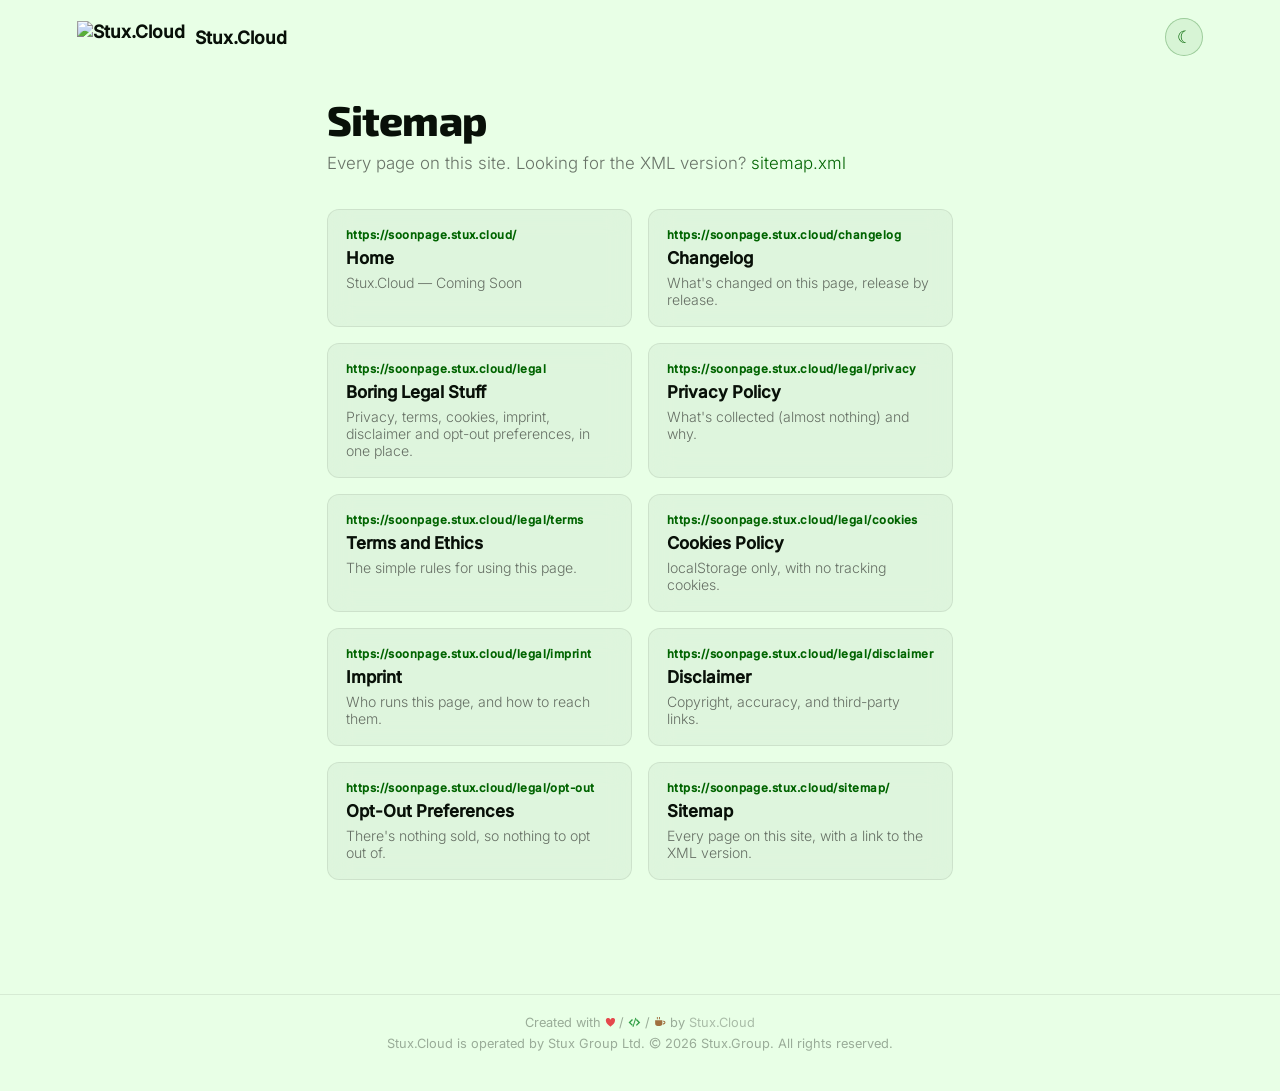
==== sitemap/index.html @ b89720f9 "Release v1.1.1 See CHANGELOG.md for details." ====
<!DOCTYPE html>
<html lang="en">

<head>
    <meta charset="UTF-8">
    <meta name="viewport" content="width=device-width, initial-scale=1.0">
    <link rel="icon" type="image/png" href="https://global.media.stux.cloud/icon.png">
    <meta name="description" content="Every page on this site, with a link to the XML sitemap.">
    <title>Sitemap — Stux.Cloud</title>
    <link rel="stylesheet" href="../assets/fonts/fonts.css">
    <style>
        *, *::before, *::after { box-sizing: border-box; margin: 0; padding: 0; }

        :root {
            --bg: #051e03; --bg-card: rgba(255, 255, 255, 0.04); --border: rgba(255, 255, 255, 0.07);
            --text-1: #eef2ee; --text-2: rgba(238, 242, 238, 0.55); --text-3: rgba(238, 242, 238, 0.35);
            --accent: #00ac00; --accent-bg: rgba(0, 172, 0, 0.12); --accent-bg-hover: rgba(0, 172, 0, 0.18);
            --accent-border: rgba(0, 172, 0, 0.3); --accent-border-strong: rgba(0, 172, 0, 0.35); --accent-border-hover: rgba(0, 172, 0, 0.55);
            --accent-hover: rgba(0, 172, 0, 0.22); --accent-gradient: linear-gradient(90deg, #006400, #00ac00);
        }
        @media (prefers-color-scheme: light) {
            :root {
                --bg: #e8ffe6; --bg-card: rgba(0, 0, 0, 0.04); --border: rgba(0, 0, 0, 0.08);
                --text-1: #081008; --text-2: rgba(0, 0, 0, 0.55); --text-3: rgba(8, 16, 8, 0.35);
                --accent: #006400; --accent-bg: rgba(0, 100, 0, 0.07); --accent-bg-hover: rgba(0, 100, 0, 0.11);
                --accent-border: rgba(0, 100, 0, 0.22); --accent-border-strong: rgba(0, 100, 0, 0.28); --accent-border-hover: rgba(0, 100, 0, 0.45);
                --accent-hover: rgba(0, 100, 0, 0.13); --accent-gradient: linear-gradient(90deg, #006400, #00ac00);
            }
        }
        :root.theme-light {
            --bg: #e8ffe6; --bg-card: rgba(0, 0, 0, 0.04); --border: rgba(0, 0, 0, 0.08);
            --text-1: #081008; --text-2: rgba(0, 0, 0, 0.55); --text-3: rgba(8, 16, 8, 0.35);
            --accent: #006400; --accent-bg: rgba(0, 100, 0, 0.07); --accent-bg-hover: rgba(0, 100, 0, 0.11);
            --accent-border: rgba(0, 100, 0, 0.22); --accent-border-strong: rgba(0, 100, 0, 0.28); --accent-border-hover: rgba(0, 100, 0, 0.45);
            --accent-hover: rgba(0, 100, 0, 0.13); --accent-gradient: linear-gradient(90deg, #006400, #00ac00);
        }
        :root.theme-dark {
            --bg: #051e03; --bg-card: rgba(255, 255, 255, 0.04); --border: rgba(255, 255, 255, 0.07);
            --text-1: #eef2ee; --text-2: rgba(238, 242, 238, 0.55); --text-3: rgba(238, 242, 238, 0.35);
            --accent: #00ac00; --accent-bg: rgba(0, 172, 0, 0.12); --accent-bg-hover: rgba(0, 172, 0, 0.18);
            --accent-border: rgba(0, 172, 0, 0.3); --accent-border-strong: rgba(0, 172, 0, 0.35); --accent-border-hover: rgba(0, 172, 0, 0.55);
            --accent-hover: rgba(0, 172, 0, 0.22); --accent-gradient: linear-gradient(90deg, #006400, #00ac00);
        }

        html, body { background: var(--bg); color: var(--text-1); font-family: 'Inter', sans-serif; min-height: 100%; transition: background 0.3s, color 0.3s; }

        a, a:visited { color: var(--accent) !important; text-decoration: none !important; }
        a:hover, a:focus { opacity: 0.8; }

        .site-header { display: flex; align-items: center; justify-content: space-between; padding: 18px 6%; }
        .brand { display: flex; align-items: center; gap: 10px; font-weight: 700; font-size: 1.1rem; color: var(--text-1) !important; }
        .brand img { height: 32px; width: auto; }

        #theme-toggle {
            background: var(--accent-bg); border: 1px solid var(--accent-border-strong); border-radius: 50%;
            width: 38px; height: 38px; font-size: 17px; line-height: 38px; text-align: center; cursor: pointer;
            padding: 0; color: var(--accent); transition: background 0.2s, border-color 0.2s;
        }
        #theme-toggle:hover { background: var(--accent-hover); border-color: var(--accent-border-hover); }

        main { max-width: 780px; margin: 0 auto; padding: 10px 6% 60px; }

        h1 { font-family: 'Stuxedo Tale', 'Exo 2', sans-serif; font-weight: 800; font-size: clamp(1.8rem, 4vw, 2.6rem); letter-spacing: -0.02em; margin: 10px 0 6px; }
        .subtitle { color: var(--text-2); font-size: 1.05rem; margin: 0 0 32px; line-height: 1.6; font-weight: 300; }

        .legal-grid { display: grid; grid-template-columns: repeat(auto-fit, minmax(220px, 1fr)); gap: 16px; margin: 10px 0 34px; }
        .legal-card {
            display: block; padding: 18px; border: 1px solid var(--border); border-radius: 12px;
            background: var(--bg-card); backdrop-filter: blur(12px); -webkit-backdrop-filter: blur(12px);
            transition: border-color 0.2s, transform 0.2s;
        }
        .legal-card:hover { border-color: var(--accent); transform: translateY(-2px); opacity: 1 !important; }
        .legal-card h3 { margin: 0 0 6px; color: var(--text-1) !important; font-size: 1.05rem; font-weight: 600; }
        .legal-card p { margin: 0; color: var(--text-2); font-size: 0.88rem; font-weight: 300; }

        .section-note { font-size: 0.9rem; color: var(--text-2); line-height: 1.7; font-weight: 300; }

        footer { text-align: center; padding: 20px 6% 40px; font-size: 0.8rem; color: var(--text-3); border-top: 1px solid var(--border); margin-top: 20px; }
        footer a, footer a:visited { color: var(--text-3) !important; font-weight: 400; opacity: 0.8; }
        footer a:hover { opacity: 1; }
        .legal-card .url { display: block; margin: 0 0 6px; font-size: 0.72rem; font-weight: 700; letter-spacing: 0.04em; color: var(--accent); overflow-wrap: anywhere; }
    </style>
    <link rel="stylesheet" href="/assets/site-banner.css">
    <link rel="stylesheet" href="/assets/site-brand.css">
</head>
<body>
<!-- Generated by scripts/build-sitemap.py; edit the PAGES list there, then re-run it. -->

<header class="site-header">
    <a class="brand" href="../"><img src="https://global.media.stux.cloud/icon.png" alt="Stux.Cloud">
        <span>Stux.Cloud</span></a>
    <button type="button" id="theme-toggle" title="Toggle light/dark mode" aria-label="Toggle light/dark mode">&#9788;</button>
</header>

<main>
    <h1>Sitemap</h1>
    <p class="subtitle">Every page on this site. Looking for the XML version? <a href="../sitemap.xml">sitemap.xml</a></p>

    <div class="legal-grid">
        <a href="../" class="legal-card">
            <span class="url">https://soonpage.stux.cloud/</span>
            <h3>Home</h3>
            <p>Stux.Cloud — Coming Soon</p>
        </a>
        <a href="../changelog" class="legal-card">
            <span class="url">https://soonpage.stux.cloud/changelog</span>
            <h3>Changelog</h3>
            <p>What&#x27;s changed on this page, release by release.</p>
        </a>
        <a href="../legal" class="legal-card">
            <span class="url">https://soonpage.stux.cloud/legal</span>
            <h3>Boring Legal Stuff</h3>
            <p>Privacy, terms, cookies, imprint, disclaimer and opt-out preferences, in one place.</p>
        </a>
        <a href="../legal/privacy" class="legal-card">
            <span class="url">https://soonpage.stux.cloud/legal/privacy</span>
            <h3>Privacy Policy</h3>
            <p>What&#x27;s collected (almost nothing) and why.</p>
        </a>
        <a href="../legal/terms" class="legal-card">
            <span class="url">https://soonpage.stux.cloud/legal/terms</span>
            <h3>Terms and Ethics</h3>
            <p>The simple rules for using this page.</p>
        </a>
        <a href="../legal/cookies" class="legal-card">
            <span class="url">https://soonpage.stux.cloud/legal/cookies</span>
            <h3>Cookies Policy</h3>
            <p>localStorage only, with no tracking cookies.</p>
        </a>
        <a href="../legal/imprint" class="legal-card">
            <span class="url">https://soonpage.stux.cloud/legal/imprint</span>
            <h3>Imprint</h3>
            <p>Who runs this page, and how to reach them.</p>
        </a>
        <a href="../legal/disclaimer" class="legal-card">
            <span class="url">https://soonpage.stux.cloud/legal/disclaimer</span>
            <h3>Disclaimer</h3>
            <p>Copyright, accuracy, and third-party links.</p>
        </a>
        <a href="../legal/opt-out" class="legal-card">
            <span class="url">https://soonpage.stux.cloud/legal/opt-out</span>
            <h3>Opt-Out Preferences</h3>
            <p>There&#x27;s nothing sold, so nothing to opt out of.</p>
        </a>
        <a href="../sitemap/" class="legal-card">
            <span class="url">https://soonpage.stux.cloud/sitemap/</span>
            <h3>Sitemap</h3>
            <p>Every page on this site, with a link to the XML version.</p>
        </a>
    </div>
</main>

<footer>
    <p class="created-with">Created with <svg class="cw-love" viewBox="0 0 16 16" aria-hidden="true" focusable="false"><title>Love</title><path d="M8 14.3S1.4 10.2 1.4 5.7A3.4 3.4 0 0 1 8 4a3.4 3.4 0 0 1 6.6 1.7c0 4.5-6.6 8.6-6.6 8.6z"/></svg> / <svg class="cw-code" viewBox="0 0 16 16" aria-hidden="true" focusable="false"><title>Code</title><path d="M5 3.7 6.2 4.9 3.1 8l3.1 3.1L5 12.3.7 8zM11 3.7 15.3 8 11 12.3l-1.2-1.2L12.9 8 9.8 4.9zM9.2 2.2l1.2.4-3.6 11.2-1.2-.4z"/></svg> / <svg class="cw-coffee" viewBox="0 0 16 16" aria-hidden="true" focusable="false"><title>Coffee</title><path d="M1.5 5.5h9.5v4a3.5 3.5 0 0 1-3.5 3.5h-2.5A3.5 3.5 0 0 1 1.5 9.5zM12 6.3h.7a2.4 2.4 0 0 1 0 4.8h-1.3c.3-.4.5-.9.6-1.4h.7a1 1 0 0 0 0-2H12zM3.8 1.4H5v2.8H3.8zM6.6 1.4h1.2v2.8H6.6z"/></svg><span class="cw-sr"> love, code and coffee</span> by <a href="https://stux.cloud" target="_blank" rel="noopener">Stux.Cloud</a></p>
    <p>Stux.Cloud is operated by Stux Group Ltd. <svg class="cw-copy" viewBox="0 0 16 16" aria-hidden="true" focusable="false"><title>Copyright</title><path fill-rule="evenodd" d="M8 1a7 7 0 1 1 0 14A7 7 0 0 1 8 1zm0 1.4a5.6 5.6 0 1 0 0 11.2A5.6 5.6 0 0 0 8 2.4zM10.3 6.2A2.7 2.7 0 1 0 10.3 9.8l1.1.8A4 4 0 1 1 11.4 5.4z"/></svg><span class="cw-sr"><svg class="cw-copy" viewBox="0 0 16 16" aria-hidden="true" focusable="false"><title>Copyright</title><path fill-rule="evenodd" d="M8 1a7 7 0 1 1 0 14A7 7 0 0 1 8 1zm0 1.4a5.6 5.6 0 1 0 0 11.2A5.6 5.6 0 0 0 8 2.4zM10.3 6.2A2.7 2.7 0 1 0 10.3 9.8l1.1.8A4 4 0 1 1 11.4 5.4z"/></svg><span class="cw-sr">&copy;</span></span> 2026 Stux.Group. All rights reserved.</p>
</footer>

<script>
    (function () {
        var root = document.documentElement;
        var btn = document.getElementById('theme-toggle');
        var prefersDark = window.matchMedia('(prefers-color-scheme: dark)').matches;
        var stored = localStorage.getItem('stuxedo-theme');
        var isDark = stored ? stored === 'dark' : prefersDark;

        function apply(dark) {
            root.classList.toggle('theme-dark', dark);
            root.classList.toggle('theme-light', !dark);
            btn.textContent = dark ? '☀' : '☾';
            btn.title = dark ? 'Switch to light mode' : 'Switch to dark mode';
        }

        apply(isDark);

        btn.addEventListener('click', function () {
            isDark = !isDark;
            localStorage.setItem('stuxedo-theme', isDark ? 'dark' : 'light');
            apply(isDark);
        });
    })();
</script>
    <script src="/assets/dev-mode.js"></script>
    <script src="/assets/site-banners.js"></script>
    <script src="/assets/site-banner.js"></script>
</body>
</html>
---- assets/fonts/fonts.css ----
@font-face { font-family: 'Barlow'; font-style: normal; font-weight: 300; font-display: swap; src: url('barlow-300.woff2') format('woff2'); }
@font-face { font-family: 'Barlow'; font-style: normal; font-weight: 400; font-display: swap; src: url('barlow-400.woff2') format('woff2'); }
@font-face { font-family: 'Barlow'; font-style: normal; font-weight: 500; font-display: swap; src: url('barlow-500.woff2') format('woff2'); }
@font-face { font-family: 'Barlow'; font-style: normal; font-weight: 600; font-display: swap; src: url('barlow-600.woff2') format('woff2'); }
@font-face { font-family: 'Barlow'; font-style: italic; font-weight: 300; font-display: swap; src: url('barlow-300italic.woff2') format('woff2'); }
@font-face { font-family: 'Barlow'; font-style: italic; font-weight: 400; font-display: swap; src: url('barlow-400italic.woff2') format('woff2'); }

@font-face { font-family: 'Exo 2'; font-style: normal; font-weight: 400; font-display: swap; src: url('exo2-400.woff2') format('woff2'); }
@font-face { font-family: 'Exo 2'; font-style: normal; font-weight: 500; font-display: swap; src: url('exo2-400.woff2') format('woff2'); }
@font-face { font-family: 'Exo 2'; font-style: normal; font-weight: 600; font-display: swap; src: url('exo2-400.woff2') format('woff2'); }
@font-face { font-family: 'Exo 2'; font-style: normal; font-weight: 700; font-display: swap; src: url('exo2-400.woff2') format('woff2'); }
@font-face { font-family: 'Exo 2'; font-style: normal; font-weight: 800; font-display: swap; src: url('exo2-400.woff2') format('woff2'); }
@font-face { font-family: 'Exo 2'; font-style: italic; font-weight: 400; font-display: swap; src: url('exo2-400italic.woff2') format('woff2'); }

@font-face { font-family: 'Inter'; font-style: normal; font-weight: 300; font-display: swap; src: url('inter-var.woff2') format('woff2'); }
@font-face { font-family: 'Inter'; font-style: normal; font-weight: 400; font-display: swap; src: url('inter-var.woff2') format('woff2'); }
@font-face { font-family: 'Inter'; font-style: normal; font-weight: 500; font-display: swap; src: url('inter-var.woff2') format('woff2'); }
---- assets/site-banner.css ----
/*
 * Site banner - one component, four variants (site, soon, dev, maintenance)
 *
 * Self-contained: copy this file (and site-banner.js) into any project. Muted and
 * readable, and it never covers or cuts off the page.
 *
 * Markup (stack order when several apply: maintenance, soon, dev, site):
 *
 *   <html class="has-site-banner">            (only while a banner is shown)
 *   <body>
 *     <div class="site-banners" data-site-banners>
 *       <div class="site-banner site-banner--dev" role="note">
 *         <span class="site-banner-label">Dev mode</span>
 *         <span class="site-banner-text">Local preview. Run <code>dev-server.sh --no-dev-mode</code>…</span>
 *       </div>
 *     </div>
 *     …the page…
 *
 * Position: sticky at the top of the document by default. If the page scrolls something
 * other than the document (e.g. html{overflow:hidden} + body{overflow:auto}), add
 * .site-banners--fixed to the wrapper and .site-banner-fixed to <html>: the banners are
 * fixed to the top and <body> is padded by their height instead.
 *
 * --banner-h on :root is the banners' height (0px without a banner). site-banner.js keeps
 * it exact with a ResizeObserver, including when the text wraps on phones; the value
 * below is a one-line estimate for no-JS. Offset anything fixed or sticky at the top by
 * it: top: calc(<gap> + var(--banner-h, 0px)), and full-height layouts by
 * min-height: calc(100dvh - var(--banner-h, 0px)). Fixed background layers don't need it.
 *
 * Theme hooks - map these to the project's own tokens (defaults in brackets):
 *   --banner-page-bg   the page background        [var(--bg), #0d1117]
 *   --banner-text      the normal body text       [var(--text), #e6edf3]
 *   --banner-site      the site's own accent      [var(--brand), #3ba7ff] (dark theme)
 *   --banner-site-light  its light-theme accent   [#0a5fb4]
 *   --banner-site-glyph  the site notice's pattern tile, a 48px SVG data URI used as a
 *                      mask (e.g. the project's icon as a silhouette) [a small sparkle]
 * Light theme is picked up from :root.theme-light, :root[data-theme="light"], or the
 * system preference unless :root.theme-dark / [data-theme="dark"] overrides it.
 */

:root {
    --banner-h: 0px;
}

:root.has-site-banner {
    --banner-h: 38px;
    scroll-padding-top: var(--banner-h);
}

.site-banners {
    position: sticky;
    top: 0;
    z-index: 900; /* above page content, below modals (1000+) */
}

.site-banners--fixed {
    position: fixed;
    left: 0;
    right: 0;
}

/* Fixed mode: <html class="has-site-banner site-banner-fixed"> pads <body> instead. */
:root.has-site-banner.site-banner-fixed body {
    padding-top: var(--banner-h);
    scroll-padding-top: var(--banner-h);
}

.site-banner {
    /* Dark-theme accents (the default) */
    --banner-accent: var(--banner-site, var(--brand, #3ba7ff));
    --banner-ink: var(--banner-accent);
    position: relative;
    display: flex;
    flex-wrap: wrap;
    align-items: center;
    justify-content: center;
    gap: 6px 10px;
    padding: 8px 16px;
    /* The page background tinted with the accent; the fallback is the plain page background. */
    --banner-tint: color-mix(in srgb, var(--banner-accent) 12%, var(--banner-page-bg, var(--bg, #0d1117)));
    background: var(--banner-page-bg, var(--bg, #0d1117));
    background: var(--banner-tint);
    border-bottom: 1px solid var(--banner-accent);
    border-bottom-color: color-mix(in srgb, var(--banner-accent) 35%, transparent);
    color: var(--banner-text, var(--text, #e6edf3));
    font: 500 13.5px/1.4 system-ui, -apple-system, "Segoe UI", Roboto, sans-serif;
    text-align: center;
}

/* ── Icon pattern ──
 * Each variant tiles a small glyph across the banner in its accent at low opacity. The glyph
 * is a mask over an accent-coloured layer, so one SVG works in both themes. Pure decoration.
 * Override --banner-glyph (or --banner-site-glyph for the site variant) with your own
 * 48px tile to use another glyph. */
.site-banner {
    --banner-glyph: var(--banner-site-glyph, url("data:image/svg+xml,%3Csvg xmlns='http://www.w3.org/2000/svg' width='48' height='48' viewBox='0 0 48 48'%3E%3Cg transform='translate%285 5%29 scale%281.25%29 rotate%28-10 6 6%29'%3E%3Cpath d='M6 0.2a1.6 1.6 0 1 1 0 3.2A1.6 1.6 0 1 1 6 0.2zM3.9 4.6h3.3v5.3h1.1v1.9H3.7V9.9h1.2V6.5h-1z'/%3E%3C/g%3E%3Cg transform='translate%2829 29%29 scale%281.25%29 rotate%2810 6 6%29'%3E%3Cpath d='M6 0.2a1.6 1.6 0 1 1 0 3.2A1.6 1.6 0 1 1 6 0.2zM3.9 4.6h3.3v5.3h1.1v1.9H3.7V9.9h1.2V6.5h-1z'/%3E%3C/g%3E%3C/svg%3E"));
}
.site-banner--dev         { --banner-glyph: url("data:image/svg+xml,%3Csvg xmlns='http://www.w3.org/2000/svg' width='48' height='48' viewBox='0 0 48 48'%3E%3Cg transform='translate%285 5%29 scale%281.25%29 rotate%28-10 6 6%29'%3E%3Cpath d='M3.7 2.3 4.9 3.5 2.4 6l2.5 2.5-1.2 1.2L0 6zM8.3 2.3 12 6 8.3 9.7 7.1 8.5 9.6 6 7.1 3.5zM6.7 1.6l1.1.4-2.5 8.4-1.1-.4z'/%3E%3C/g%3E%3Cg transform='translate%2829 29%29 scale%281.25%29 rotate%2810 6 6%29'%3E%3Cpath d='M3.7 2.3 4.9 3.5 2.4 6l2.5 2.5-1.2 1.2L0 6zM8.3 2.3 12 6 8.3 9.7 7.1 8.5 9.6 6 7.1 3.5zM6.7 1.6l1.1.4-2.5 8.4-1.1-.4z'/%3E%3C/g%3E%3C/svg%3E"); }
.site-banner--soon        { --banner-glyph: url("data:image/svg+xml,%3Csvg xmlns='http://www.w3.org/2000/svg' width='48' height='48' viewBox='0 0 48 48'%3E%3Cg transform='translate%285 5%29 scale%281.25%29 rotate%2835 6 6%29'%3E%3Cpath fill-rule='evenodd' d='M6 0c2.9 1.9 3.6 5.2 2.6 8.3H3.4C2.4 5.2 3.1 1.9 6 0zM6 2.9a1.25 1.25 0 1 0 0 2.5A1.25 1.25 0 1 0 6 2.9z'/%3E%3Cpath d='M3.2 5.4 1 9.6h2.9zM8.8 5.4 11 9.6H8.1zM4.5 9h3L6 12z'/%3E%3C/g%3E%3Cg transform='translate%2829 29%29 scale%281.25%29 rotate%2855 6 6%29'%3E%3Cpath fill-rule='evenodd' d='M6 0c2.9 1.9 3.6 5.2 2.6 8.3H3.4C2.4 5.2 3.1 1.9 6 0zM6 2.9a1.25 1.25 0 1 0 0 2.5A1.25 1.25 0 1 0 6 2.9z'/%3E%3Cpath d='M3.2 5.4 1 9.6h2.9zM8.8 5.4 11 9.6H8.1zM4.5 9h3L6 12z'/%3E%3C/g%3E%3C/svg%3E"); }
.site-banner--maintenance { --banner-glyph: url("data:image/svg+xml,%3Csvg xmlns='http://www.w3.org/2000/svg' width='48' height='48' viewBox='0 0 48 48'%3E%3Cg transform='translate%285 5%29 scale%281.25%29 rotate%28-10 6 6%29'%3E%3Cg transform='rotate%2845 6 6%29'%3E%3Cpath fill-rule='evenodd' d='M6 0a2.9 2.9 0 1 1 0 5.8A2.9 2.9 0 1 1 6 0zM5.05 -0.5h1.9v2.9h-1.9z'/%3E%3Crect x='4.9' y='4.6' width='2.2' height='7.4' rx='1.1'/%3E%3C/g%3E%3C/g%3E%3Cg transform='translate%2829 29%29 scale%281.25%29 rotate%2810 6 6%29'%3E%3Cg transform='rotate%2845 6 6%29'%3E%3Cpath fill-rule='evenodd' d='M6 0a2.9 2.9 0 1 1 0 5.8A2.9 2.9 0 1 1 6 0zM5.05 -0.5h1.9v2.9h-1.9z'/%3E%3Crect x='4.9' y='4.6' width='2.2' height='7.4' rx='1.1'/%3E%3C/g%3E%3C/g%3E%3C/svg%3E"); }

.site-banner::before {
    content: "";
    position: absolute;
    inset: 0;
    z-index: 0;
    background: var(--banner-accent);
    opacity: 0.12;
    /* The glyph grid, faded out behind the centred text so the words sit on the plain tint. */
    -webkit-mask: var(--banner-glyph) 0 50% / 48px 48px repeat,
        radial-gradient(ellipse 34% 140% at 50% 50%, transparent 45%, #000 100%);
    -webkit-mask-composite: source-in;
    mask: var(--banner-glyph) 0 50% / 48px 48px repeat,
        radial-gradient(ellipse 34% 140% at 50% 50%, transparent 45%, #000 100%);
    mask-composite: intersect;
    pointer-events: none;
}

.site-banner > * {
    position: relative;
    z-index: 1;
}

.site-banner--soon        { --banner-accent: #b98cff; }
.site-banner--dev         { --banner-accent: #d29922; }
.site-banner--maintenance { --banner-accent: #f0883e; }

/* Light theme: darker accents, and chip text darker still so it keeps >= 4.5:1. */
:root.theme-light .site-banner,
:root[data-theme="light"] .site-banner {
    --banner-accent: var(--banner-site-light, #0a5fb4);
    --banner-ink: color-mix(in srgb, var(--banner-accent) 75%, #000);
}
:root.theme-light .site-banner--soon,
:root[data-theme="light"] .site-banner--soon        { --banner-accent: #7b3fc4; }
:root.theme-light .site-banner--dev,
:root[data-theme="light"] .site-banner--dev         { --banner-accent: #8a5a00; }
:root.theme-light .site-banner--maintenance,
:root[data-theme="light"] .site-banner--maintenance { --banner-accent: #b3470f; }

@media (prefers-color-scheme: light) {
    :root:not(.theme-dark):not([data-theme="dark"]) .site-banner {
        --banner-accent: var(--banner-site-light, #0a5fb4);
        --banner-ink: color-mix(in srgb, var(--banner-accent) 75%, #000);
    }
    :root:not(.theme-dark):not([data-theme="dark"]) .site-banner--soon        { --banner-accent: #7b3fc4; }
    :root:not(.theme-dark):not([data-theme="dark"]) .site-banner--dev         { --banner-accent: #8a5a00; }
    :root:not(.theme-dark):not([data-theme="dark"]) .site-banner--maintenance { --banner-accent: #b3470f; }
}

.site-banner-label {
    flex: none;
    font-size: 11px;
    font-weight: 700;
    line-height: 1;
    letter-spacing: 0.06em;
    text-transform: uppercase;
    color: var(--banner-ink);
    /* Opaque (over the banner tint), so the icon pattern never shows through the chip. */
    background: color-mix(in srgb, var(--banner-accent) 18%, var(--banner-tint));
    border: 1px solid var(--banner-accent);
    border-radius: 4px;
    padding: 4px 6px;
}

.site-banner-text {
    min-width: 0;
}

.site-banner code {
    font: 12px/1.3 ui-monospace, SFMono-Regular, Menlo, Consolas, monospace;
    background: color-mix(in srgb, var(--banner-accent) 10%, transparent);
    border-radius: 4px;
    padding: 1px 5px;
    overflow-wrap: anywhere;
}

.site-banner a {
    color: inherit;
    text-decoration: underline;
    text-underline-offset: 2px;
}

.site-banner a::after {
    display: none; /* opt out of any animated link underline the site adds */
}

@media (prefers-reduced-motion: reduce) {
    .site-banner,
    .site-banner * {
        transition: none;
        animation: none;
    }
}
---- assets/site-brand.css ----
/*
 * Stux.Cloud Soonpage: maps assets/site-banner.css onto this site's colours, and styles the footer's
 * brand line ("logo | service") and "Created with love / code / coffee" line. The logos,
 * badges and service text stay muted until hovered or focused.
 */
.site-banners {
    --banner-page-bg: var(--bg);
    --banner-text: var(--text-1);
    --banner-site: #4cd94c;
    --banner-site-light: #0b6b0b;
}

/* Fixed mode pads <body> by the banner's height; keep that inside full-height layouts. */
:root.has-site-banner.site-banner-fixed body {
    box-sizing: border-box;
}

:root.has-site-banner #theme-toggle {
    top: calc(14px + var(--banner-h, 0px));
}

/* The page fills the window; with a banner it fills what's left below it. */
:root.has-site-banner:not(.site-banner-fixed) body {
    min-height: calc(100vh - var(--banner-h, 0px));
}

/* "Created with …" under the "Changelog · Boring Legal Stuff" line, in the same muted style. */
.created-with.stx-created {
    font-size: 0.8rem;
    color: var(--text-3);
    margin: 0.35rem 0 0;
}

.brand-strip {
    display: flex;
    flex-wrap: wrap;
    align-items: center;
    justify-content: center;
    gap: 6px 10px;
    margin: 0 0 6px;
}

.brand-strip a {
    text-decoration: none;
}

.brand-strip-mark {
    display: block;
    height: 28px;
    width: auto;
}

/* Logos and badges: grey and dimmed until their link is hovered or focused. Every state uses the
   same filter functions so the change animates smoothly; going to `filter: none` makes the browser
   drop the image's layer at the end of the transition, which shows as a glitchy snap. */
.brand-strip-mark,
.brand-muted-mark {
    filter: grayscale(1) brightness(1);
    opacity: 0.7;
    transition: filter 0.2s ease, opacity 0.2s ease;
    will-change: filter, opacity;
    backface-visibility: hidden;
    transform: translateZ(0);
}

.brand-muted-mark.poweredby-badge,
img.brand-muted-mark {
    height: 28px;
    width: auto;
}

:root.theme-light .brand-strip-mark,
:root.theme-light .brand-muted-mark,
:root[data-theme="light"] .brand-strip-mark,
:root[data-theme="light"] .brand-muted-mark {
    filter: grayscale(1) brightness(0.6);
}

@media (prefers-color-scheme: light) {
    :root:not(.theme-dark):not([data-theme="dark"]) .brand-strip-mark,
    :root:not(.theme-dark):not([data-theme="dark"]) .brand-muted-mark {
        filter: grayscale(1) brightness(0.6);
    }
}

:root a:hover > .brand-strip-mark,
:root a:focus-visible > .brand-strip-mark,
:root a:hover > .brand-muted-mark,
:root a:focus-visible > .brand-muted-mark {
    filter: grayscale(0) brightness(1);
    opacity: 1;
}

.brand-strip-text {
    color: inherit;
    transition: color 0.2s;
}

.brand-strip-text:hover,
.brand-strip-text:focus-visible {
    color: var(--text-1);
}

.brand-strip-sep {
    opacity: 0.5;
}

.created-with {
    margin: 0 0 6px;
}

.created-with svg {
    width: 1em;
    height: 1em;
    vertical-align: -0.125em;
    fill: currentColor;
}

svg.cw-copy {
    width: 0.95em;
    height: 0.95em;
    vertical-align: -0.12em;
    fill: currentColor;
}

.created-with .cw-love { color: #e5484d; }
.created-with .cw-code { color: #2f9e44; }
.created-with .cw-coffee { color: #a0703f; }
/* Optical sizing: the solid heart fills its box, so it is scaled down to match the thin code strokes and the mug */
.created-with .cw-love { font-size: 0.85em; }
.created-with .cw-code { font-size: 1em; }
.created-with .cw-coffee { font-size: 0.95em; }

.cw-sr {
    position: absolute;
    width: 1px;
    height: 1px;
    overflow: hidden;
    clip: rect(0 0 0 0);
    white-space: nowrap;
}

@media (prefers-reduced-motion: reduce) {
    .brand-strip-mark,
    .brand-muted-mark,
    .brand-strip-text {
        transition: none;
    }
}
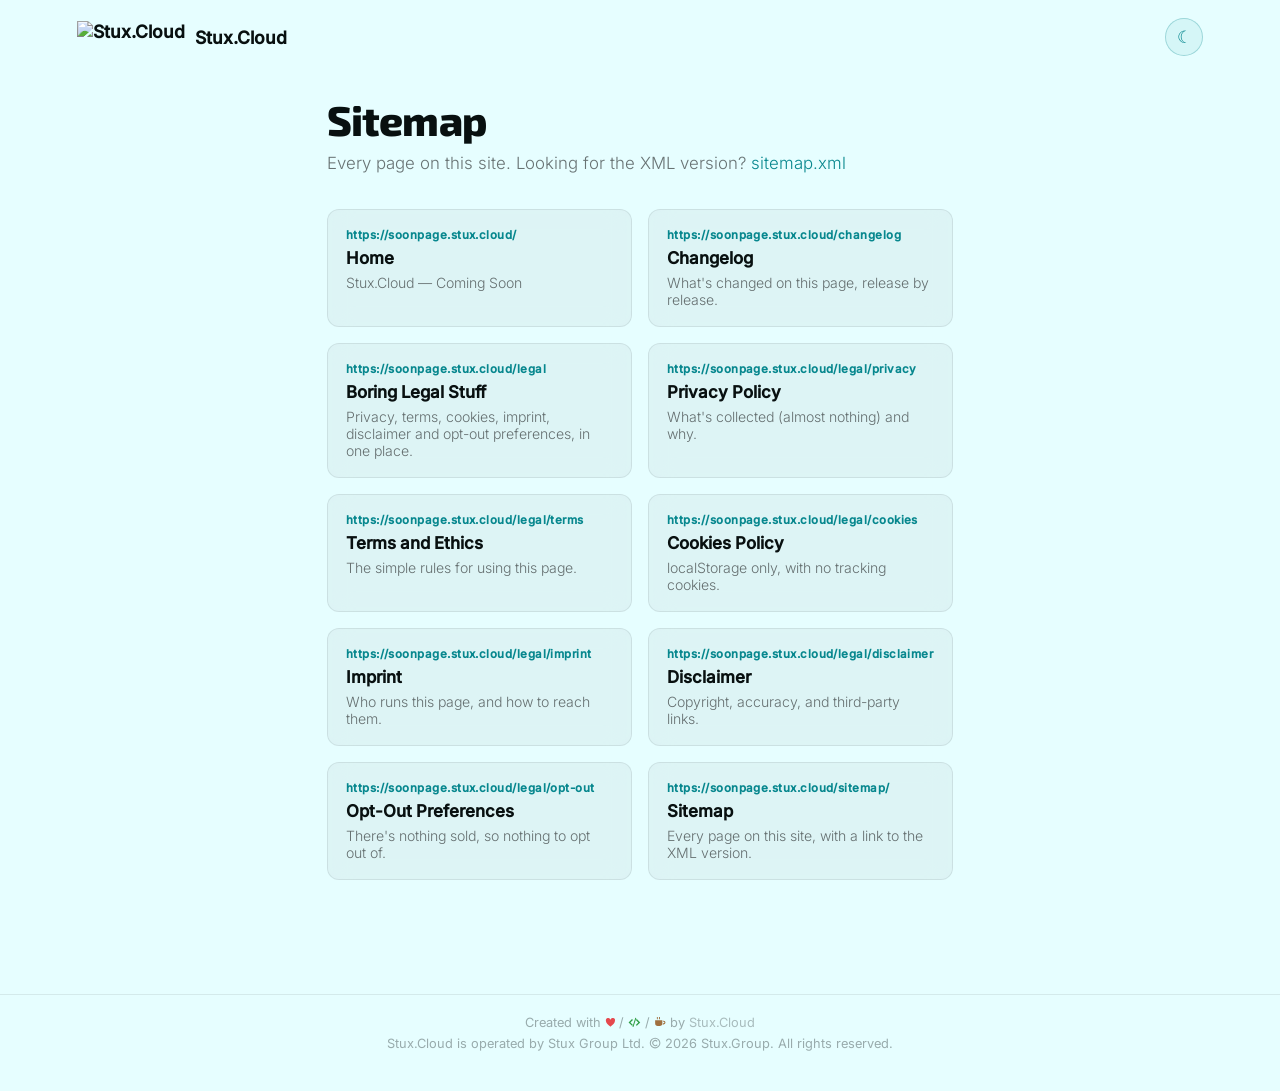
==== commit feba99c8: "Release v3.0.0 See CHANGELOG.md for details." ====
--- a/sitemap/index.html
+++ b/sitemap/index.html
@@ -12,34 +12,34 @@
         *, *::before, *::after { box-sizing: border-box; margin: 0; padding: 0; }
 
         :root {
-            --bg: #051e03; --bg-card: rgba(255, 255, 255, 0.04); --border: rgba(255, 255, 255, 0.07);
-            --text-1: #eef2ee; --text-2: rgba(238, 242, 238, 0.55); --text-3: rgba(238, 242, 238, 0.35);
-            --accent: #00ac00; --accent-bg: rgba(0, 172, 0, 0.12); --accent-bg-hover: rgba(0, 172, 0, 0.18);
-            --accent-border: rgba(0, 172, 0, 0.3); --accent-border-strong: rgba(0, 172, 0, 0.35); --accent-border-hover: rgba(0, 172, 0, 0.55);
-            --accent-hover: rgba(0, 172, 0, 0.22); --accent-gradient: linear-gradient(90deg, #006400, #00ac00);
+            --bg: #031d1e; --bg-card: rgba(255, 255, 255, 0.04); --border: rgba(255, 255, 255, 0.07);
+            --text-1: #eef2f2; --text-2: rgba(238, 242, 242, 0.55); --text-3: rgba(238, 242, 242, 0.35);
+            --accent: #07878e; --accent-bg: rgba(7, 135, 142, 0.12); --accent-bg-hover: rgba(7, 135, 142, 0.18);
+            --accent-border: rgba(7, 135, 142, 0.3); --accent-border-strong: rgba(7, 135, 142, 0.35); --accent-border-hover: rgba(7, 135, 142, 0.55);
+            --accent-hover: rgba(7, 135, 142, 0.22); --accent-gradient: linear-gradient(90deg, #07878e, #07878e);
         }
         @media (prefers-color-scheme: light) {
             :root {
-                --bg: #e8ffe6; --bg-card: rgba(0, 0, 0, 0.04); --border: rgba(0, 0, 0, 0.08);
-                --text-1: #081008; --text-2: rgba(0, 0, 0, 0.55); --text-3: rgba(8, 16, 8, 0.35);
-                --accent: #006400; --accent-bg: rgba(0, 100, 0, 0.07); --accent-bg-hover: rgba(0, 100, 0, 0.11);
-                --accent-border: rgba(0, 100, 0, 0.22); --accent-border-strong: rgba(0, 100, 0, 0.28); --accent-border-hover: rgba(0, 100, 0, 0.45);
-                --accent-hover: rgba(0, 100, 0, 0.13); --accent-gradient: linear-gradient(90deg, #006400, #00ac00);
+                --bg: #e6feff; --bg-card: rgba(0, 0, 0, 0.04); --border: rgba(0, 0, 0, 0.08);
+                --text-1: #081010; --text-2: rgba(0, 0, 0, 0.55); --text-3: rgba(8, 16, 16, 0.35);
+                --accent: #07878e; --accent-bg: rgba(7, 135, 142, 0.07); --accent-bg-hover: rgba(7, 135, 142, 0.11);
+                --accent-border: rgba(7, 135, 142, 0.22); --accent-border-strong: rgba(7, 135, 142, 0.28); --accent-border-hover: rgba(7, 135, 142, 0.45);
+                --accent-hover: rgba(7, 135, 142, 0.13); --accent-gradient: linear-gradient(90deg, #07878e, #07878e);
             }
         }
         :root.theme-light {
-            --bg: #e8ffe6; --bg-card: rgba(0, 0, 0, 0.04); --border: rgba(0, 0, 0, 0.08);
-            --text-1: #081008; --text-2: rgba(0, 0, 0, 0.55); --text-3: rgba(8, 16, 8, 0.35);
-            --accent: #006400; --accent-bg: rgba(0, 100, 0, 0.07); --accent-bg-hover: rgba(0, 100, 0, 0.11);
-            --accent-border: rgba(0, 100, 0, 0.22); --accent-border-strong: rgba(0, 100, 0, 0.28); --accent-border-hover: rgba(0, 100, 0, 0.45);
-            --accent-hover: rgba(0, 100, 0, 0.13); --accent-gradient: linear-gradient(90deg, #006400, #00ac00);
+            --bg: #e6feff; --bg-card: rgba(0, 0, 0, 0.04); --border: rgba(0, 0, 0, 0.08);
+            --text-1: #081010; --text-2: rgba(0, 0, 0, 0.55); --text-3: rgba(8, 16, 16, 0.35);
+            --accent: #07878e; --accent-bg: rgba(7, 135, 142, 0.07); --accent-bg-hover: rgba(7, 135, 142, 0.11);
+            --accent-border: rgba(7, 135, 142, 0.22); --accent-border-strong: rgba(7, 135, 142, 0.28); --accent-border-hover: rgba(7, 135, 142, 0.45);
+            --accent-hover: rgba(7, 135, 142, 0.13); --accent-gradient: linear-gradient(90deg, #07878e, #07878e);
         }
         :root.theme-dark {
-            --bg: #051e03; --bg-card: rgba(255, 255, 255, 0.04); --border: rgba(255, 255, 255, 0.07);
-            --text-1: #eef2ee; --text-2: rgba(238, 242, 238, 0.55); --text-3: rgba(238, 242, 238, 0.35);
-            --accent: #00ac00; --accent-bg: rgba(0, 172, 0, 0.12); --accent-bg-hover: rgba(0, 172, 0, 0.18);
-            --accent-border: rgba(0, 172, 0, 0.3); --accent-border-strong: rgba(0, 172, 0, 0.35); --accent-border-hover: rgba(0, 172, 0, 0.55);
-            --accent-hover: rgba(0, 172, 0, 0.22); --accent-gradient: linear-gradient(90deg, #006400, #00ac00);
+            --bg: #031d1e; --bg-card: rgba(255, 255, 255, 0.04); --border: rgba(255, 255, 255, 0.07);
+            --text-1: #eef2f2; --text-2: rgba(238, 242, 242, 0.55); --text-3: rgba(238, 242, 242, 0.35);
+            --accent: #07878e; --accent-bg: rgba(7, 135, 142, 0.12); --accent-bg-hover: rgba(7, 135, 142, 0.18);
+            --accent-border: rgba(7, 135, 142, 0.3); --accent-border-strong: rgba(7, 135, 142, 0.35); --accent-border-hover: rgba(7, 135, 142, 0.55);
+            --accent-hover: rgba(7, 135, 142, 0.22); --accent-gradient: linear-gradient(90deg, #07878e, #07878e);
         }
 
         html, body { background: var(--bg); color: var(--text-1); font-family: 'Inter', sans-serif; min-height: 100%; transition: background 0.3s, color 0.3s; }
@@ -152,7 +152,7 @@
 
 <footer>
     <p class="created-with">Created with <svg class="cw-love" viewBox="0 0 16 16" aria-hidden="true" focusable="false"><title>Love</title><path d="M8 14.3S1.4 10.2 1.4 5.7A3.4 3.4 0 0 1 8 4a3.4 3.4 0 0 1 6.6 1.7c0 4.5-6.6 8.6-6.6 8.6z"/></svg> / <svg class="cw-code" viewBox="0 0 16 16" aria-hidden="true" focusable="false"><title>Code</title><path d="M5 3.7 6.2 4.9 3.1 8l3.1 3.1L5 12.3.7 8zM11 3.7 15.3 8 11 12.3l-1.2-1.2L12.9 8 9.8 4.9zM9.2 2.2l1.2.4-3.6 11.2-1.2-.4z"/></svg> / <svg class="cw-coffee" viewBox="0 0 16 16" aria-hidden="true" focusable="false"><title>Coffee</title><path d="M1.5 5.5h9.5v4a3.5 3.5 0 0 1-3.5 3.5h-2.5A3.5 3.5 0 0 1 1.5 9.5zM12 6.3h.7a2.4 2.4 0 0 1 0 4.8h-1.3c.3-.4.5-.9.6-1.4h.7a1 1 0 0 0 0-2H12zM3.8 1.4H5v2.8H3.8zM6.6 1.4h1.2v2.8H6.6z"/></svg><span class="cw-sr"> love, code and coffee</span> by <a href="https://stux.cloud" target="_blank" rel="noopener">Stux.Cloud</a></p>
-    <p>Stux.Cloud is operated by Stux Group Ltd. <svg class="cw-copy" viewBox="0 0 16 16" aria-hidden="true" focusable="false"><title>Copyright</title><path fill-rule="evenodd" d="M8 1a7 7 0 1 1 0 14A7 7 0 0 1 8 1zm0 1.4a5.6 5.6 0 1 0 0 11.2A5.6 5.6 0 0 0 8 2.4zM10.3 6.2A2.7 2.7 0 1 0 10.3 9.8l1.1.8A4 4 0 1 1 11.4 5.4z"/></svg><span class="cw-sr"><svg class="cw-copy" viewBox="0 0 16 16" aria-hidden="true" focusable="false"><title>Copyright</title><path fill-rule="evenodd" d="M8 1a7 7 0 1 1 0 14A7 7 0 0 1 8 1zm0 1.4a5.6 5.6 0 1 0 0 11.2A5.6 5.6 0 0 0 8 2.4zM10.3 6.2A2.7 2.7 0 1 0 10.3 9.8l1.1.8A4 4 0 1 1 11.4 5.4z"/></svg><span class="cw-sr">&copy;</span></span> 2026 Stux.Group. All rights reserved.</p>
+    <p>Stux.Cloud is operated by Stux Group Ltd. <svg class="cw-copy" viewBox="0 0 16 16" aria-hidden="true" focusable="false"><title>Copyright</title><path fill-rule="evenodd" d="M8 1a7 7 0 1 1 0 14A7 7 0 0 1 8 1zm0 1.4a5.6 5.6 0 1 0 0 11.2A5.6 5.6 0 0 0 8 2.4zM10.3 6.2A2.7 2.7 0 1 0 10.3 9.8l1.1.8A4 4 0 1 1 11.4 5.4z"/></svg><span class="cw-sr"><svg class="cw-copy" viewBox="0 0 16 16" aria-hidden="true" focusable="false"><title>Copyright</title><path fill-rule="evenodd" d="M8 1a7 7 0 1 1 0 14A7 7 0 0 1 8 1zm0 1.4a5.6 5.6 0 1 0 0 11.2A5.6 5.6 0 0 0 8 2.4zM10.3 6.2A2.7 2.7 0 1 0 10.3 9.8l1.1.8A4 4 0 1 1 11.4 5.4z"/></svg><span class="cw-sr">&copy;</span></span> <span data-copyright-years data-start="2026">2026</span> Stux.Group. All rights reserved.</p>
 </footer>
 
 <script>
@@ -182,5 +182,6 @@
     <script src="/assets/dev-mode.js"></script>
     <script src="/assets/site-banners.js"></script>
     <script src="/assets/site-banner.js"></script>
+<script>(function(){var y=new Date().getFullYear();document.querySelectorAll('[data-copyright-years]').forEach(function(e){var s=parseInt(e.getAttribute('data-start'),10);e.textContent=s>=y?String(y):s+'–'+y;});})();</script>
 </body>
 </html>
--- a/assets/site-brand.css
+++ b/assets/site-brand.css
@@ -6,8 +6,8 @@
 .site-banners {
     --banner-page-bg: var(--bg);
     --banner-text: var(--text-1);
-    --banner-site: #4cd94c;
-    --banner-site-light: #0b6b0b;
+    --banner-site: #07878e;
+    --banner-site-light: #07878e;
 }
 
 /* Fixed mode pads <body> by the banner's height; keep that inside full-height layouts. */
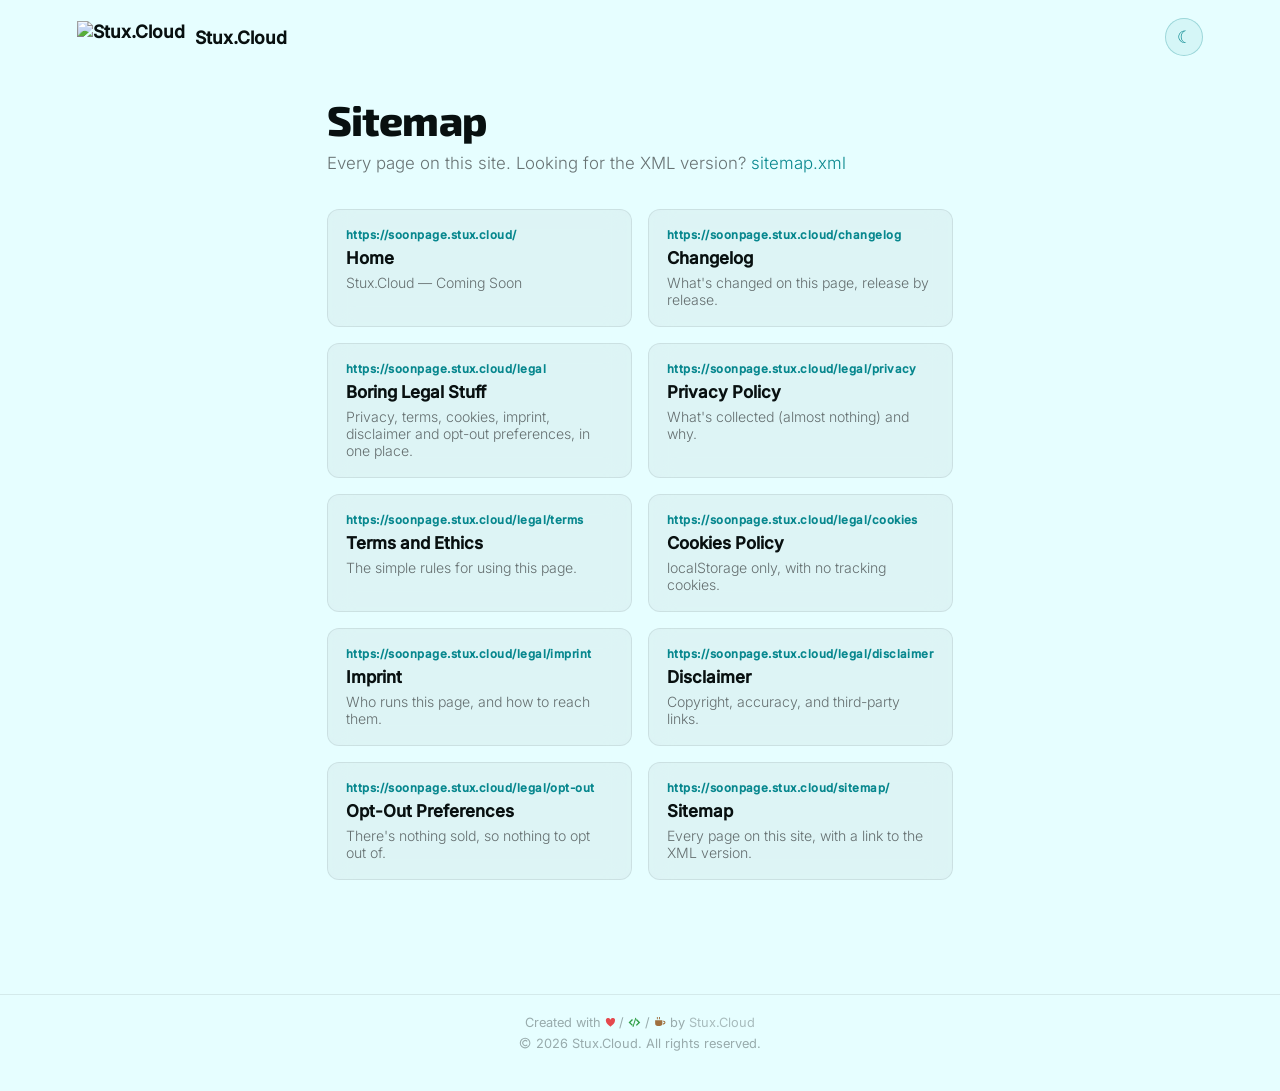
==== commit 08900703: "Release v3.0.3 See CHANGELOG.md for details." ====
--- a/sitemap/index.html
+++ b/sitemap/index.html
@@ -152,7 +152,7 @@
 
 <footer>
     <p class="created-with">Created with <svg class="cw-love" viewBox="0 0 16 16" aria-hidden="true" focusable="false"><title>Love</title><path d="M8 14.3S1.4 10.2 1.4 5.7A3.4 3.4 0 0 1 8 4a3.4 3.4 0 0 1 6.6 1.7c0 4.5-6.6 8.6-6.6 8.6z"/></svg> / <svg class="cw-code" viewBox="0 0 16 16" aria-hidden="true" focusable="false"><title>Code</title><path d="M5 3.7 6.2 4.9 3.1 8l3.1 3.1L5 12.3.7 8zM11 3.7 15.3 8 11 12.3l-1.2-1.2L12.9 8 9.8 4.9zM9.2 2.2l1.2.4-3.6 11.2-1.2-.4z"/></svg> / <svg class="cw-coffee" viewBox="0 0 16 16" aria-hidden="true" focusable="false"><title>Coffee</title><path d="M1.5 5.5h9.5v4a3.5 3.5 0 0 1-3.5 3.5h-2.5A3.5 3.5 0 0 1 1.5 9.5zM12 6.3h.7a2.4 2.4 0 0 1 0 4.8h-1.3c.3-.4.5-.9.6-1.4h.7a1 1 0 0 0 0-2H12zM3.8 1.4H5v2.8H3.8zM6.6 1.4h1.2v2.8H6.6z"/></svg><span class="cw-sr"> love, code and coffee</span> by <a href="https://stux.cloud" target="_blank" rel="noopener">Stux.Cloud</a></p>
-    <p>Stux.Cloud is operated by Stux Group Ltd. <svg class="cw-copy" viewBox="0 0 16 16" aria-hidden="true" focusable="false"><title>Copyright</title><path fill-rule="evenodd" d="M8 1a7 7 0 1 1 0 14A7 7 0 0 1 8 1zm0 1.4a5.6 5.6 0 1 0 0 11.2A5.6 5.6 0 0 0 8 2.4zM10.3 6.2A2.7 2.7 0 1 0 10.3 9.8l1.1.8A4 4 0 1 1 11.4 5.4z"/></svg><span class="cw-sr"><svg class="cw-copy" viewBox="0 0 16 16" aria-hidden="true" focusable="false"><title>Copyright</title><path fill-rule="evenodd" d="M8 1a7 7 0 1 1 0 14A7 7 0 0 1 8 1zm0 1.4a5.6 5.6 0 1 0 0 11.2A5.6 5.6 0 0 0 8 2.4zM10.3 6.2A2.7 2.7 0 1 0 10.3 9.8l1.1.8A4 4 0 1 1 11.4 5.4z"/></svg><span class="cw-sr">&copy;</span></span> <span data-copyright-years data-start="2026">2026</span> Stux.Group. All rights reserved.</p>
+    <p><svg class="cw-copy" viewBox="0 0 16 16" aria-hidden="true" focusable="false"><title>Copyright</title><path fill-rule="evenodd" d="M8 1a7 7 0 1 1 0 14A7 7 0 0 1 8 1zm0 1.4a5.6 5.6 0 1 0 0 11.2A5.6 5.6 0 0 0 8 2.4zM10.3 6.2A2.7 2.7 0 1 0 10.3 9.8l1.1.8A4 4 0 1 1 11.4 5.4z"/></svg><span class="cw-sr"><svg class="cw-copy" viewBox="0 0 16 16" aria-hidden="true" focusable="false"><title>Copyright</title><path fill-rule="evenodd" d="M8 1a7 7 0 1 1 0 14A7 7 0 0 1 8 1zm0 1.4a5.6 5.6 0 1 0 0 11.2A5.6 5.6 0 0 0 8 2.4zM10.3 6.2A2.7 2.7 0 1 0 10.3 9.8l1.1.8A4 4 0 1 1 11.4 5.4z"/></svg><span class="cw-sr">&copy;</span></span> <span data-copyright-years data-start="2026">2026</span> Stux.Cloud. All rights reserved.</p>
 </footer>
 
 <script>
@@ -160,7 +160,7 @@
         var root = document.documentElement;
         var btn = document.getElementById('theme-toggle');
         var prefersDark = window.matchMedia('(prefers-color-scheme: dark)').matches;
-        var stored = localStorage.getItem('stuxedo-theme');
+        var stored = localStorage.getItem('stuxcloud-theme');
         var isDark = stored ? stored === 'dark' : prefersDark;
 
         function apply(dark) {
@@ -174,7 +174,7 @@
 
         btn.addEventListener('click', function () {
             isDark = !isDark;
-            localStorage.setItem('stuxedo-theme', isDark ? 'dark' : 'light');
+            localStorage.setItem('stuxcloud-theme', isDark ? 'dark' : 'light');
             apply(isDark);
         });
     })();
